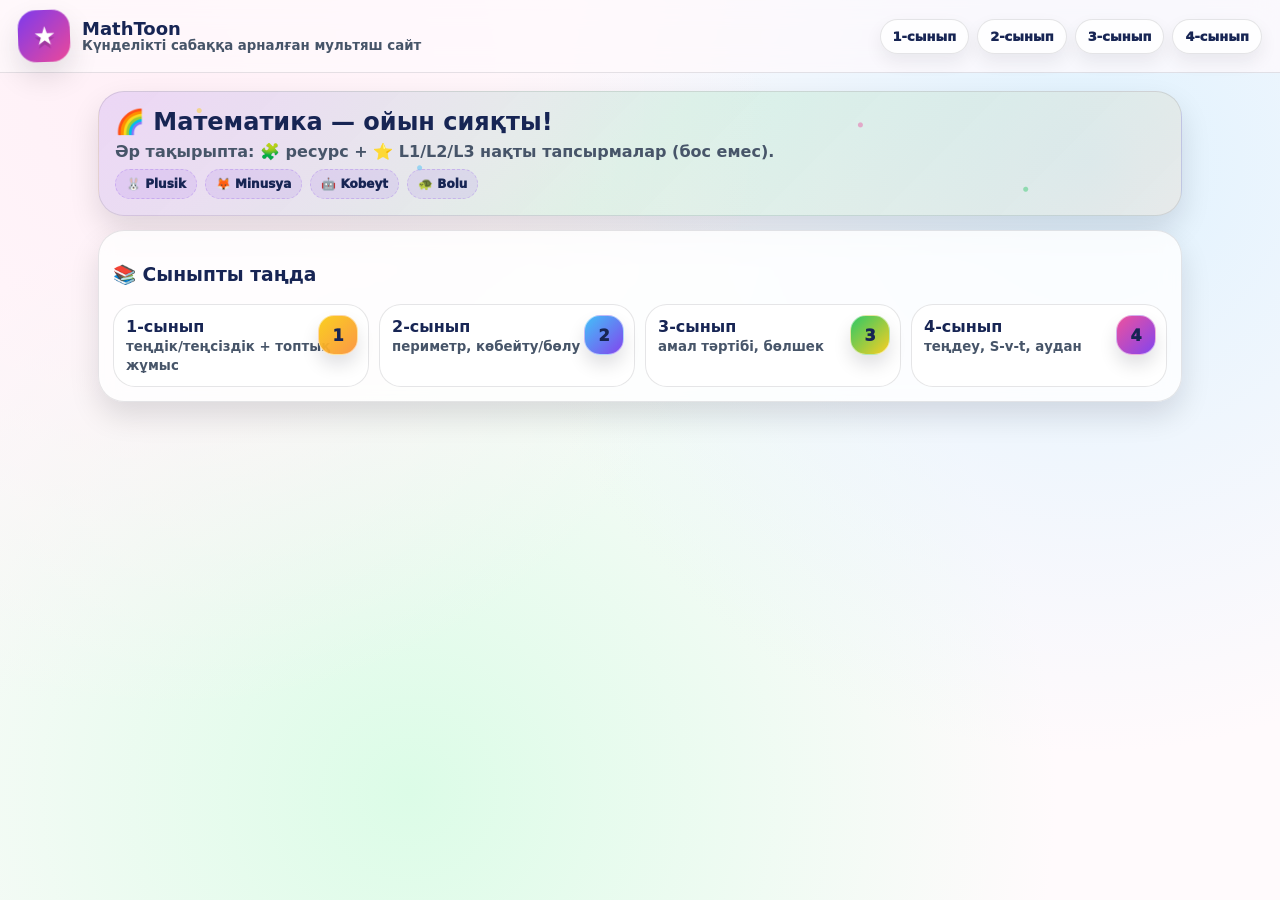
==== index.html @ dd119eed "Create index.html" ====
<!doctype html>
<html lang="kk">
<head>
  <meta charset="utf-8"/>
  <meta name="viewport" content="width=device-width,initial-scale=1"/>
  <title>MathToon • Бастауыш математика</title>
  <link rel="stylesheet" href="assets/style.css"/>
</head>
<body>
  <div class="topbar">
    <div class="nav">
      <div class="brand"><div class="logo"></div><div><h1>MathToon</h1><small>Күнделікті сабаққа арналған мультяш сайт</small></div></div>
      <div class="pills">
        <a class="pill" href="grade-1.html">1-сынып</a>
        <a class="pill" href="grade-2.html">2-сынып</a>
        <a class="pill" href="grade-3.html">3-сынып</a>
        <a class="pill" href="grade-4.html">4-сынып</a>
      </div>
    </div>
  </div>

  <div class="container">
    <section class="hero"><div class="sparkles"></div>
      <h2>🌈 Математика — ойын сияқты!</h2>
      <p>Әр тақырыпта: 🧩 ресурс + ⭐ L1/L2/L3 нақты тапсырмалар (бос емес).</p>
      <div class="badges">
        <span class="badge">🐰 Plusik</span>
        <span class="badge">🦊 Minusya</span>
        <span class="badge">🤖 Kobeyt</span>
        <span class="badge">🐢 Bolu</span>
      </div>
    </section>

    <div class="grid">
      <div class="card">
        <h3>📚 Сыныпты таңда</h3>
        <div class="kids">
          <a class="kid" href="grade-1.html"><div class="sticker st1">1</div><strong>1-сынып</strong><small>теңдік/теңсіздік + топтық жұмыс</small></a>
          <a class="kid" href="grade-2.html"><div class="sticker st2">2</div><strong>2-сынып</strong><small>периметр, көбейту/бөлу</small></a>
          <a class="kid" href="grade-3.html"><div class="sticker st3">3</div><strong>3-сынып</strong><small>амал тәртібі, бөлшек</small></a>
          <a class="kid" href="grade-4.html"><div class="sticker st4">4</div><strong>4-сынып</strong><small>теңдеу, S-v-t, аудан</small></a>
        </div>
      </div>
    </div>
  </div>
</body>
</html>
---- assets/style.css ----
:root{
  --bg1:#fff0f7; --bg2:#e0f2fe; --bg3:#dcfce7;
  --card:#ffffffcc; --ink:#172554; --muted:#475569;
  --p:#7c3aed; --g:#22c55e; --o:#fb923c; --b:#38bdf8; --y:#facc15; --pink:#ec4899;
  --stroke: rgba(2,6,23,.10);
  --shadow: 0 14px 30px rgba(2,6,23,.12);
  --r: 26px;
}
*{box-sizing:border-box}
html,body{height:100%}
body{
  margin:0;
  font-family: ui-rounded, system-ui, -apple-system, Segoe UI, Roboto, Arial;
  color:var(--ink);
  background:
    radial-gradient(circle at 12% 10%, var(--bg1), transparent 45%),
    radial-gradient(circle at 85% 18%, var(--bg2), transparent 45%),
    radial-gradient(circle at 32% 88%, var(--bg3), transparent 55%),
    #fffafc;
  overflow-x:hidden;
}
a{color:inherit;text-decoration:none}
.container{max-width:1120px;margin:0 auto;padding:18px}
.topbar{
  position:sticky;top:0;z-index:20;
  backdrop-filter: blur(12px);
  background: rgba(255,250,252,.72);
  border-bottom:1px solid var(--stroke);
}
.nav{display:flex;align-items:center;justify-content:space-between;gap:12px;padding:10px 18px}
.brand{display:flex;align-items:center;gap:12px}
.logo{
  width:52px;height:52px;border-radius:18px;
  background: linear-gradient(135deg, var(--p), var(--pink));
  box-shadow: var(--shadow);
  position:relative;
  transform: rotate(-2deg);
}
.logo:after{
  content:"★";
  position:absolute;inset:0;
  display:grid;place-items:center;
  color:white;font-weight:1000;font-size:22px;
  text-shadow: 0 4px 0 rgba(0,0,0,.15);
}
.brand h1{margin:0;font-size:18px;line-height:1.1}
.brand small{display:block;color:var(--muted);font-weight:900}
.pills{display:flex;gap:8px;flex-wrap:wrap}
.pill{
  padding:9px 12px;border-radius:999px;
  border:1px solid var(--stroke);
  background: rgba(255,255,255,.75);
  box-shadow: 0 8px 18px rgba(2,6,23,.07);
  font-weight:1000;font-size:13px;
  transition: transform .15s ease;
}
.pill:hover{transform: translateY(-1px) scale(1.01)}
.hero{
  border-radius: var(--r);
  border:1px solid var(--stroke);
  box-shadow: var(--shadow);
  padding:16px;
  background: linear-gradient(135deg, rgba(124,58,237,.14), rgba(34,197,94,.12), rgba(251,146,60,.10));
  position:relative;
  overflow:hidden;
}
.hero h2{margin:0 0 6px 0;font-size:24px}
.hero p{margin:0;color:var(--muted);font-weight:900}
.sparkles{
  position:absolute;inset:-10px;pointer-events:none;opacity:.55;
  background-image:
    radial-gradient(circle at 10% 20%, rgba(250,204,21,.8) 0 2px, transparent 3px),
    radial-gradient(circle at 30% 60%, rgba(56,189,248,.8) 0 2px, transparent 3px),
    radial-gradient(circle at 70% 30%, rgba(236,72,153,.75) 0 2px, transparent 3px),
    radial-gradient(circle at 85% 75%, rgba(34,197,94,.75) 0 2px, transparent 3px);
  animation: floaty 6s ease-in-out infinite;
}
@keyframes floaty{0%{transform:translateY(0)}50%{transform:translateY(-10px)}100%{transform:translateY(0)}}
.grid{display:grid;grid-template-columns:repeat(12,1fr);gap:14px;margin-top:14px}
.card{
  grid-column: span 12;
  background: var(--card);
  border:1px solid var(--stroke);
  border-radius: var(--r);
  padding:14px;
  box-shadow: var(--shadow);
  backdrop-filter: blur(10px);
}
@media(min-width:860px){ .span6{grid-column: span 6;} }
.btn{
  display:inline-flex;align-items:center;gap:10px;
  padding:12px 14px;border-radius:18px;
  border:1px solid var(--stroke);
  background: rgba(255,255,255,.85);
  font-weight:1000;
  cursor:pointer;
  transition: transform .15s ease;
}
.btn:hover{transform: translateY(-1px)}
.btn.g{background: linear-gradient(135deg, rgba(34,197,94,.18), rgba(56,189,248,.12))}
.btn.p{background: linear-gradient(135deg, rgba(124,58,237,.16), rgba(236,72,153,.12))}
.btn.o{background: linear-gradient(135deg, rgba(251,146,60,.18), rgba(250,204,21,.16))}
.badges{display:flex;gap:8px;flex-wrap:wrap;margin-top:8px}
.badge{
  padding:7px 10px;border-radius:999px;
  background: rgba(124,58,237,.10);
  border:1px dashed rgba(124,58,237,.22);
  font-weight:1000;font-size:12px;
}
.kids{display:flex;gap:10px;flex-wrap:wrap;margin-top:10px}
.kid{
  flex:1 1 210px;
  border-radius:22px;
  padding:12px;
  border:1px solid var(--stroke);
  background: rgba(255,255,255,.82);
  position:relative;
}
.kid strong{display:block;font-size:16px}
.kid small{color:var(--muted);font-weight:900}
.kid .sticker{
  position:absolute;right:10px;top:10px;
  width:40px;height:40px;border-radius:16px;
  display:grid;place-items:center;font-weight:1000;
  box-shadow: 0 10px 18px rgba(2,6,23,.12);
  border:1px solid rgba(255,255,255,.55);
}
.st1{background: linear-gradient(135deg, rgba(250,204,21,.95), rgba(251,146,60,.95));}
.st2{background: linear-gradient(135deg, rgba(56,189,248,.95), rgba(124,58,237,.95));}
.st3{background: linear-gradient(135deg, rgba(34,197,94,.95), rgba(250,204,21,.95));}
.st4{background: linear-gradient(135deg, rgba(236,72,153,.95), rgba(124,58,237,.95));}
.input, select{
  width:100%;
  padding:11px 12px;
  border-radius:18px;
  border:1px solid var(--stroke);
  background: rgba(255,255,255,.95);
  font-weight:1000;
}
.embed{
  position:relative; padding-top:56.25%;
  border-radius:22px; overflow:hidden;
  border:1px solid var(--stroke);
  background: rgba(2,6,23,.03);
}
.embed iframe{position:absolute; inset:0; width:100%; height:100%; border:0}
.notice{
  padding:12px;border-radius:22px;
  border:1px solid rgba(251,146,60,.26);
  background: rgba(251,146,60,.10);
  font-weight:1000;
}
.starbar{display:flex;gap:4px;margin-top:8px}
.star{filter: drop-shadow(0 6px 10px rgba(2,6,23,.18));}
@media print{
  .topbar,.btn,.pill{display:none !important}
  body{background:#fff}
  .card,.hero{box-shadow:none}
}
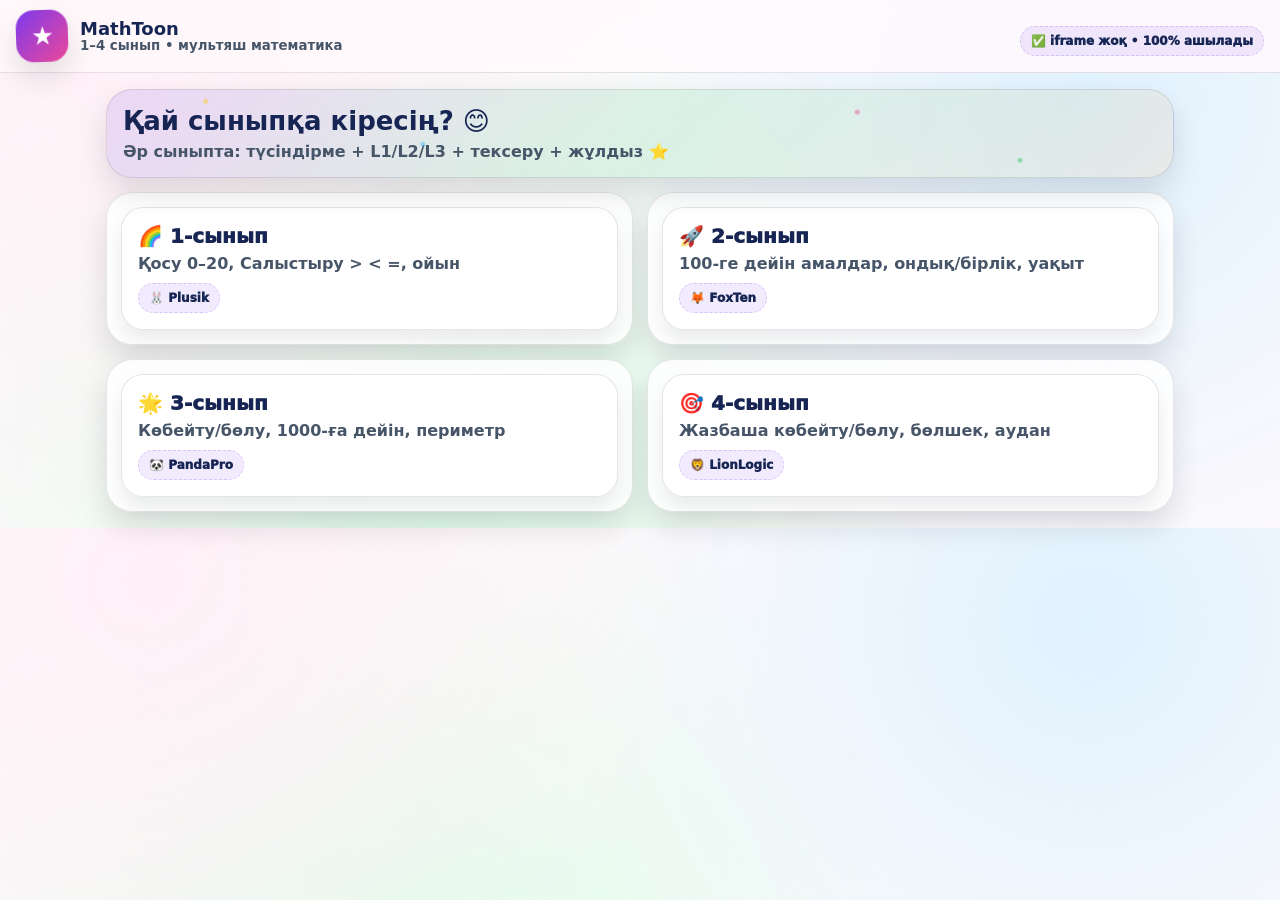
==== commit 0abd8c70: "Update index.html" ====
--- a/index.html
+++ b/index.html
@@ -1,47 +1,92 @@
 <!doctype html>
 <html lang="kk">
 <head>
-  <meta charset="utf-8"/>
-  <meta name="viewport" content="width=device-width,initial-scale=1"/>
-  <title>MathToon • Бастауыш математика</title>
-  <link rel="stylesheet" href="assets/style.css"/>
+<meta charset="utf-8"/>
+<meta name="viewport" content="width=device-width,initial-scale=1"/>
+<title>MathToon • 1–4 сынып</title>
+<style>
+:root{--p:#7c3aed;--pink:#ec4899;--stroke:rgba(2,6,23,.10);--shadow:0 14px 30px rgba(2,6,23,.12);--r:26px;}
+*{box-sizing:border-box}
+body{margin:0;font-family:ui-rounded,system-ui,-apple-system,Segoe UI,Roboto,Arial;
+background:radial-gradient(circle at 12% 10%,#fff0f7,transparent 45%),
+radial-gradient(circle at 85% 18%,#e0f2fe,transparent 45%),
+radial-gradient(circle at 32% 88%,#dcfce7,transparent 55%),#fffafc;color:#172554;}
+.header{position:sticky;top:0;z-index:10;background:rgba(255,250,252,.85);backdrop-filter:blur(10px);
+border-bottom:1px solid var(--stroke);padding:10px 16px;display:flex;justify-content:space-between;gap:12px;align-items:center}
+.brand{display:flex;gap:12px;align-items:center}
+.logo{width:52px;height:52px;border-radius:18px;background:linear-gradient(135deg,var(--p),var(--pink));
+box-shadow:var(--shadow);position:relative;transform:rotate(-2deg)}
+.logo:after{content:"★";position:absolute;inset:0;display:grid;place-items:center;color:#fff;font-weight:1000;font-size:22px}
+.brand h1{margin:0;font-size:18px;line-height:1.1}
+.brand small{display:block;color:#475569;font-weight:900}
+.container{max-width:1100px;margin:0 auto;padding:16px}
+.hero{border:1px solid var(--stroke);border-radius:var(--r);box-shadow:var(--shadow);
+background:linear-gradient(135deg,rgba(124,58,237,.14),rgba(34,197,94,.12),rgba(251,146,60,.10));padding:16px;position:relative;overflow:hidden}
+.spark{position:absolute;inset:-10px;opacity:.55;pointer-events:none;background-image:
+radial-gradient(circle at 10% 20%, rgba(250,204,21,.8) 0 2px, transparent 3px),
+radial-gradient(circle at 30% 60%, rgba(56,189,248,.8) 0 2px, transparent 3px),
+radial-gradient(circle at 70% 30%, rgba(236,72,153,.75) 0 2px, transparent 3px),
+radial-gradient(circle at 85% 75%, rgba(34,197,94,.75) 0 2px, transparent 3px);animation:f 6s ease-in-out infinite}
+@keyframes f{0%{transform:translateY(0)}50%{transform:translateY(-10px)}100%{transform:translateY(0)}}
+.grid{display:grid;grid-template-columns:repeat(12,1fr);gap:14px;margin-top:14px}
+.card{grid-column:span 12;border:1px solid var(--stroke);border-radius:var(--r);box-shadow:var(--shadow);
+background:rgba(255,255,255,.86);padding:14px}
+@media(min-width:900px){.span6{grid-column:span 6}}
+a.btn{display:block;text-decoration:none;color:#172554}
+.btn{border:1px solid var(--stroke);border-radius:22px;padding:16px;background:rgba(255,255,255,.9);
+box-shadow:0 10px 18px rgba(2,6,23,.08);font-weight:1000}
+.big{font-size:20px}
+.small{color:#475569;font-weight:900;margin-top:6px}
+.badge{display:inline-block;margin-top:10px;padding:7px 10px;border-radius:999px;border:1px dashed rgba(124,58,237,.22);
+background:rgba(124,58,237,.10);font-size:12px;font-weight:1000}
+</style>
 </head>
 <body>
-  <div class="topbar">
-    <div class="nav">
-      <div class="brand"><div class="logo"></div><div><h1>MathToon</h1><small>Күнделікті сабаққа арналған мультяш сайт</small></div></div>
-      <div class="pills">
-        <a class="pill" href="grade-1.html">1-сынып</a>
-        <a class="pill" href="grade-2.html">2-сынып</a>
-        <a class="pill" href="grade-3.html">3-сынып</a>
-        <a class="pill" href="grade-4.html">4-сынып</a>
-      </div>
+<div class="header">
+  <div class="brand">
+    <div class="logo"></div>
+    <div><h1>MathToon</h1><small>1–4 сынып • мультяш математика</small></div>
+  </div>
+  <div class="badge">✅ iframe жоқ • 100% ашылады</div>
+</div>
+
+<div class="container">
+  <div class="hero">
+    <div class="spark"></div>
+    <h2 style="margin:0 0 6px 0;font-size:26px">Қай сыныпқа кіресің? 😊</h2>
+    <p style="margin:0;color:#475569;font-weight:900">Әр сыныпта: түсіндірме + L1/L2/L3 + тексеру + жұлдыз ⭐</p>
+  </div>
+
+  <div class="grid">
+    <div class="card span6">
+      <a class="btn" href="grade-1.html">
+        <div class="big">🌈 1-сынып</div>
+        <div class="small">Қосу 0–20, Салыстыру > < =, ойын</div>
+        <span class="badge">🐰 Plusik</span>
+      </a>
+    </div>
+    <div class="card span6">
+      <a class="btn" href="grade-2.html">
+        <div class="big">🚀 2-сынып</div>
+        <div class="small">100-ге дейін амалдар, ондық/бірлік, уақыт</div>
+        <span class="badge">🦊 FoxTen</span>
+      </a>
+    </div>
+    <div class="card span6">
+      <a class="btn" href="grade-3.html">
+        <div class="big">🌟 3-сынып</div>
+        <div class="small">Көбейту/бөлу, 1000-ға дейін, периметр</div>
+        <span class="badge">🐼 PandaPro</span>
+      </a>
+    </div>
+    <div class="card span6">
+      <a class="btn" href="grade-4.html">
+        <div class="big">🎯 4-сынып</div>
+        <div class="small">Жазбаша көбейту/бөлу, бөлшек, аудан</div>
+        <span class="badge">🦁 LionLogic</span>
+      </a>
     </div>
   </div>
-
-  <div class="container">
-    <section class="hero"><div class="sparkles"></div>
-      <h2>🌈 Математика — ойын сияқты!</h2>
-      <p>Әр тақырыпта: 🧩 ресурс + ⭐ L1/L2/L3 нақты тапсырмалар (бос емес).</p>
-      <div class="badges">
-        <span class="badge">🐰 Plusik</span>
-        <span class="badge">🦊 Minusya</span>
-        <span class="badge">🤖 Kobeyt</span>
-        <span class="badge">🐢 Bolu</span>
-      </div>
-    </section>
-
-    <div class="grid">
-      <div class="card">
-        <h3>📚 Сыныпты таңда</h3>
-        <div class="kids">
-          <a class="kid" href="grade-1.html"><div class="sticker st1">1</div><strong>1-сынып</strong><small>теңдік/теңсіздік + топтық жұмыс</small></a>
-          <a class="kid" href="grade-2.html"><div class="sticker st2">2</div><strong>2-сынып</strong><small>периметр, көбейту/бөлу</small></a>
-          <a class="kid" href="grade-3.html"><div class="sticker st3">3</div><strong>3-сынып</strong><small>амал тәртібі, бөлшек</small></a>
-          <a class="kid" href="grade-4.html"><div class="sticker st4">4</div><strong>4-сынып</strong><small>теңдеу, S-v-t, аудан</small></a>
-        </div>
-      </div>
-    </div>
-  </div>
+</div>
 </body>
 </html>
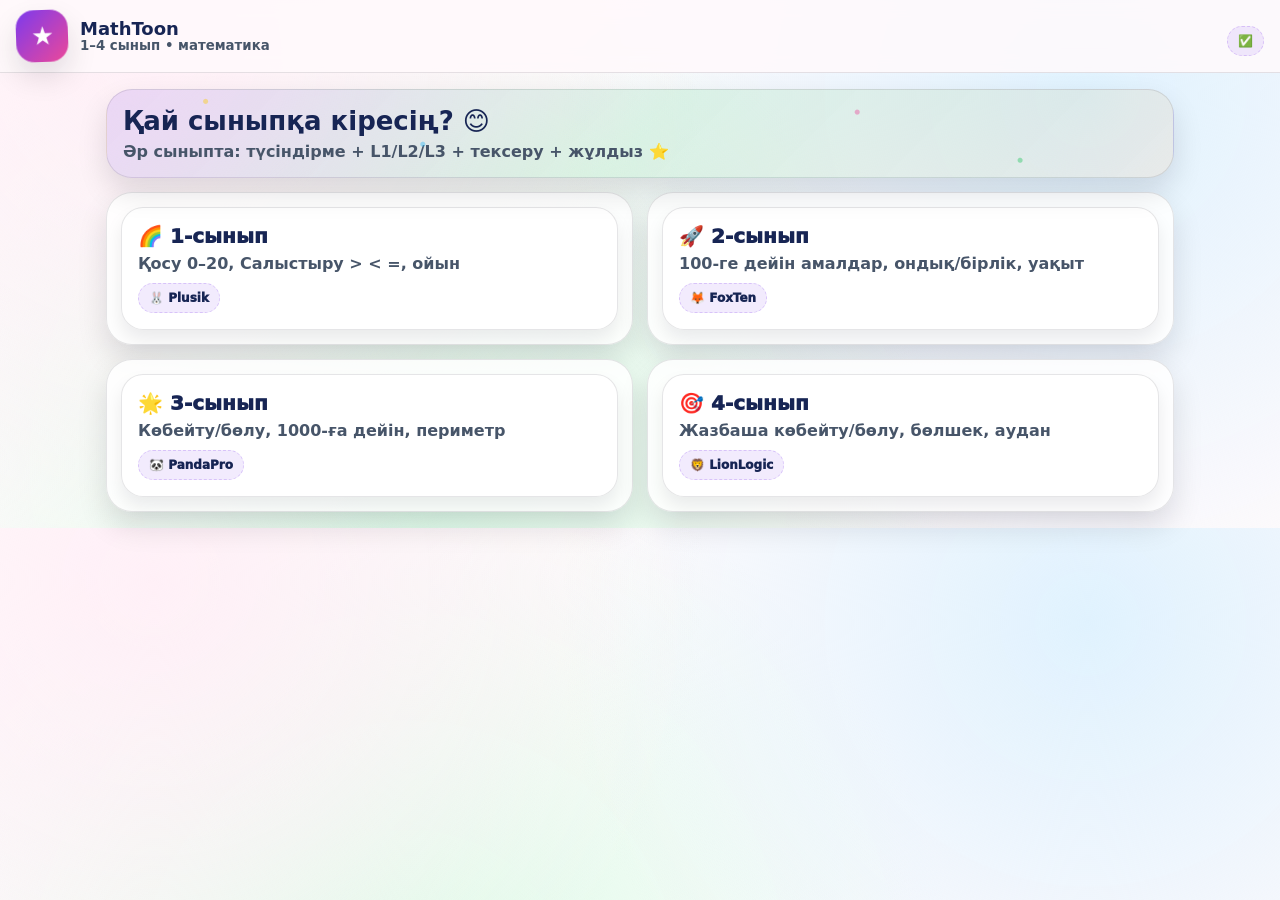
==== commit 577a6609: "Update index.html" ====
--- a/index.html
+++ b/index.html
@@ -45,9 +45,9 @@
 <div class="header">
   <div class="brand">
     <div class="logo"></div>
-    <div><h1>MathToon</h1><small>1–4 сынып • мультяш математика</small></div>
+    <div><h1>MathToon</h1><small>1–4 сынып •  математика</small></div>
   </div>
-  <div class="badge">✅ iframe жоқ • 100% ашылады</div>
+  <div class="badge">✅ </div>
 </div>
 
 <div class="container">
